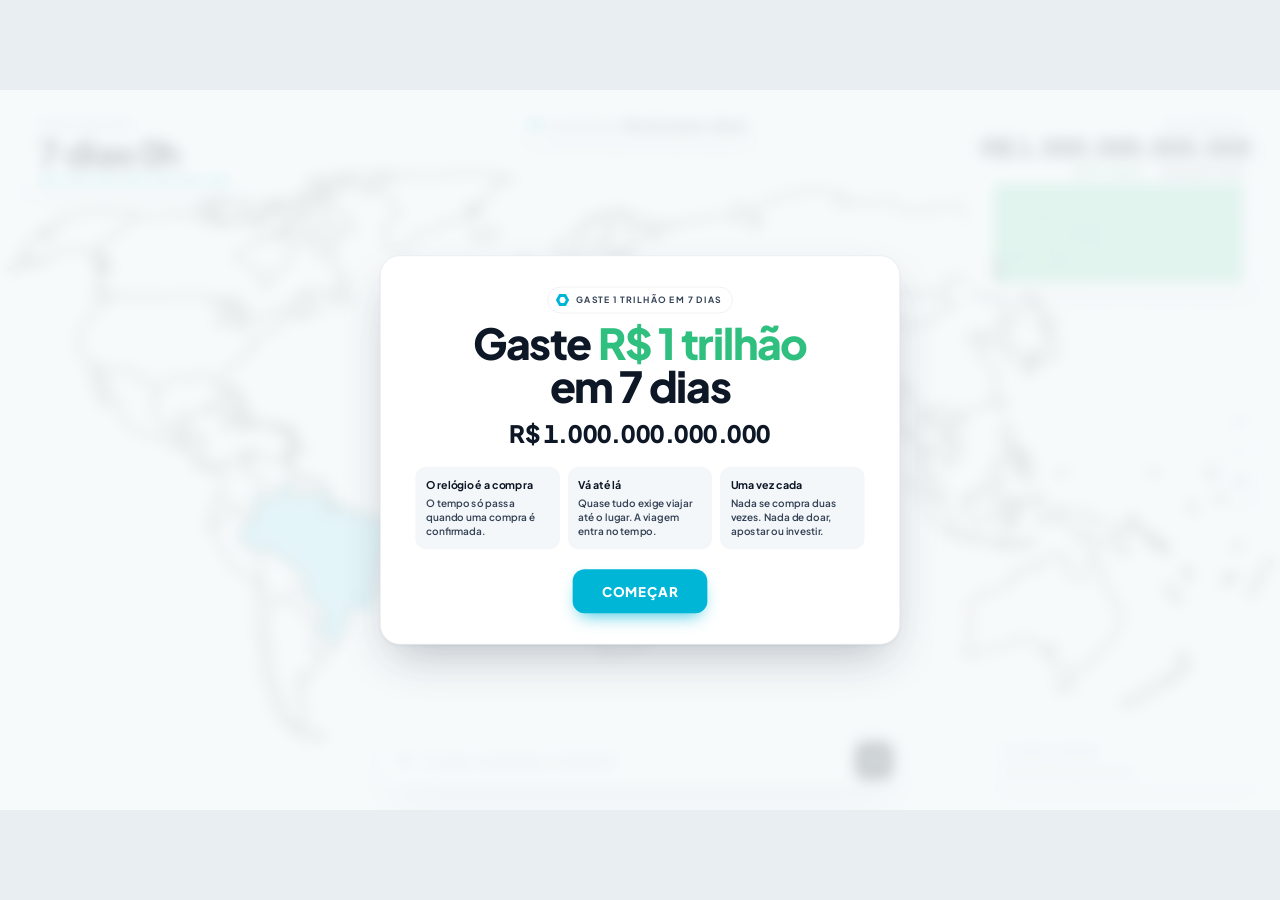
==== index.html @ 0e6b0abd "v1" ====
<!doctype html>
<html lang="pt-BR">
<head>
<meta charset="utf-8">
<meta name="viewport" content="width=device-width, initial-scale=1">
<title>Gaste 1 Trilhão</title>
<meta name="description" content="Você tem R$ 1 trilhão e 7 dias para gastar tudo.">
<link rel="preconnect" href="https://fonts.googleapis.com">
<link rel="preconnect" href="https://fonts.gstatic.com" crossorigin>
<link href="https://fonts.googleapis.com/css2?family=Plus+Jakarta+Sans:wght@400;500;600;700;800&display=swap" rel="stylesheet">
<link rel="stylesheet" href="style.css">
</head>
<body>
<div id="viewport">
  <div id="stage">

    <!-- ===== MAPA EM TELA CHEIA ===== -->
    <div id="mapWrap">
      <div id="mapInner">
        <img id="mapImg" src="mapa_mundi_em_branco.png" alt="" draggable="false">
        <canvas id="mapCanvas"></canvas>
        <svg id="mapSvg" viewBox="0 0 1793 877" preserveAspectRatio="none">
          <defs>
            <filter id="softShadow" x="-50%" y="-50%" width="200%" height="200%">
              <feDropShadow dx="0" dy="2" stdDeviation="2.5" flood-color="#0b3b4a" flood-opacity=".22"/>
            </filter>
          </defs>
          <g id="routeLayer"></g>
          <g id="dotsLayer"></g>
          <g id="markerLayer"></g>
          <g id="fxLayer"></g>
        </svg>
      </div>
    </div>
    <div id="mapTip"></div>

    <!-- ===== HUD FLUTUANTE ===== -->
    <section id="timeBox" class="hud">
      <div class="lbl">TEMPO RESTANTE</div>
      <div id="timeValue" class="time-val">7 dias 0h</div>
      <div id="dayPills" class="day-pills"></div>
      <div id="urgency" class="urgency"></div>
    </section>

    <div id="locChip" class="hud"><span class="pin"></span><span>Você está em <b id="locName">Rio de Janeiro, Brasil</b></span></div>
    <div id="banner"></div>

    <section id="moneyBox" class="hud">
      <div class="lbl">SEU DINHEIRO</div>
      <div id="moneyValue" class="money-val">R$ 1.000.000.000.000</div>
      <div class="money-sub"><span id="leftPct">100% restante</span><span class="dot">·</span><span id="spentValue">nada gasto ainda</span></div>
      <canvas id="pile" width="760" height="300"></canvas>
    </section>

    <div id="zoomCtl" class="hud">
      <button data-z="in" title="Aproximar">+</button>
      <button data-z="out" title="Afastar">−</button>
      <button data-z="reset" title="Visão mundial">↺</button>
    </div>

    <section id="historyBar" class="hud">
      <div class="hist-title">ÚLTIMAS COMPRAS</div>
      <div id="histChips"></div>
      <button id="histAll" class="link-btn" type="button">VER TODAS →</button>
    </section>

    <!-- ===== CAIXA DE TEXTO (centro, embaixo) ===== -->
    <form id="searchForm" autocomplete="off">
      <ul id="suggest"></ul>
      <div class="search-box">
        <svg class="search-ico" viewBox="0 0 24 24"><circle cx="11" cy="11" r="7"/><path d="m20 20-3.5-3.5"/></svg>
        <input id="searchInput" type="text" placeholder="O que você quer comprar?" spellcheck="false">
        <button id="searchBtn" type="submit" aria-label="Pesquisar">
          <svg viewBox="0 0 24 24"><path d="M5 12h14M13 6l6 6-6 6"/></svg>
        </button>
      </div>
    </form>

    <!-- ===== MINI TELA DE CONFIRMAÇÃO ===== -->
    <div id="modalBack" class="hidden"><div id="modal"></div></div>

    <!-- ===== MOMENTO DO DINHEIRO ===== -->
    <div id="moment" class="hidden">
      <div class="mo-card">
        <div class="mo-k" id="moK">VOCÊ GASTOU</div>
        <div class="mo-v" id="moV">R$ 0</div>
        <div class="mo-pile">
          <canvas id="bigPile" width="1400" height="560"></canvas>
          <div id="moLens" class="hidden">
            <div class="lens-head">ZOOM EM 1 QUADRADINHO</div>
            <div class="lens-sub">1 quadradinho = R$ 1 bilhão</div>
            <canvas id="lensCv" width="360" height="360"></canvas>
            <div id="lensCap" class="lens-cap"></div>
          </div>
        </div>
        <div class="mo-r" id="moR"></div>
        <div class="mo-next" id="moNext">clique para continuar ▸</div>
      </div>
    </div>

    <div id="overlay" class="hidden"></div>
    <canvas id="confetti"></canvas>
  </div>
</div>

<div id="adminDock" class="hidden"></div>

<script src="map-data.js"></script>
<script src="data.js"></script>
<script src="game.js"></script>
<script src="admin.js"></script>
</body>
</html>
---- style.css ----
:root{
  --ink:#0d1726;
  --ink-2:#334155;
  --muted:#7a8799;
  --line:#e6ebf0;
  --line-2:#d9e1e8;
  --soft:#f4f7f9;
  --accent:#00b6d6;
  --accent-ink:#0790ad;
  --accent-soft:#e3f7fb;
  --accent-soft-2:#c9f0f7;
  --money:#2fbf7f;
  --money-ink:#13945c;
  --danger:#e5484d;
  --danger-soft:#fdeeee;
  --warn:#f08c00;
  --warn-soft:#fff4e2;
  --ok:#12a66a;
  --ok-soft:#e5f7ef;
  --glass:rgba(255,255,255,.9);
  --shadow:0 1px 2px rgba(15,30,50,.05),0 12px 32px -10px rgba(15,30,50,.16);
  --shadow-lg:0 2px 4px rgba(15,30,50,.05),0 30px 70px -18px rgba(15,30,50,.28);
  --font:'Plus Jakarta Sans',ui-sans-serif,system-ui,-apple-system,'Segoe UI',Roboto,Arial,sans-serif;
}
*{box-sizing:border-box;margin:0;padding:0}
html,body{height:100%;background:#e9eef2;overflow:hidden}
body{font-family:var(--font);color:var(--ink);-webkit-font-smoothing:antialiased}
button,input,select{font-family:inherit}
.hidden{display:none!important}

#viewport{position:fixed;inset:0;overflow:hidden}
#stage{position:absolute;left:0;top:0;width:1920px;height:1080px;transform-origin:0 0;background:#fff;overflow:hidden}

.lbl{font-size:13px;font-weight:800;letter-spacing:.16em;color:var(--muted)}
.hud{position:absolute;z-index:10;background:var(--glass);backdrop-filter:blur(8px);-webkit-backdrop-filter:blur(8px);border:1px solid rgba(220,228,235,.9);box-shadow:var(--shadow);border-radius:20px}

/* ---------- mapa em tela cheia ---------- */
#mapWrap{position:absolute;inset:0;overflow:hidden;cursor:default}
#mapWrap.zoomed{cursor:grab}
#mapWrap.dragging{cursor:grabbing}
#mapInner{position:absolute;left:0;top:0;width:1920px;height:939px;transform-origin:0 0;will-change:transform}
#mapImg,#mapCanvas,#mapSvg{position:absolute;left:0;top:0;width:100%;height:100%;user-select:none;-webkit-user-drag:none}
#mapImg{opacity:.9}
#mapCanvas{mix-blend-mode:multiply;pointer-events:none}
#mapSvg{pointer-events:none;overflow:visible}

#mapTip{position:absolute;z-index:20;pointer-events:none;padding:14px 16px;border-radius:16px;background:#fff;border:1px solid var(--line);box-shadow:var(--shadow-lg);min-width:220px;max-width:380px;opacity:0;transition:opacity .12s}
#mapTip.on{opacity:1}
#mapTip .t{display:flex;align-items:center;gap:9px;font-size:19px;font-weight:800;color:var(--ink)}
#mapTip .sw{width:14px;height:14px;border-radius:5px;border:1px solid rgba(0,0,0,.08);flex:none}
#mapTip .s{font-size:14px;font-weight:700;color:var(--muted);margin-top:3px}
#mapTip ul{list-style:none;margin-top:10px;padding-top:10px;border-top:1px solid var(--line);display:flex;flex-direction:column;gap:6px}
#mapTip li{font-size:15px;font-weight:600;color:var(--ink-2);white-space:nowrap;overflow:hidden;text-overflow:ellipsis}
#mapTip li.own{text-decoration:line-through;color:#a6b1bd}
#mapTip li.blk{color:#b7505a;font-size:14px}
#mapTip .more{font-size:13px;color:var(--muted);font-weight:700}

/* marcadores (unidades do viewBox 1793x877) */
.m-ring{fill:none;stroke:var(--accent);stroke-width:3;transform-box:fill-box;transform-origin:center;animation:ring 2s ease-out infinite}
.m-core{fill:var(--accent);stroke:#fff;stroke-width:4;filter:url(#softShadow)}
.m-dest{fill:none;stroke:var(--ink);stroke-width:3;transform-box:fill-box;transform-origin:center;animation:ring 1.2s ease-out infinite}
@keyframes ring{0%{transform:scale(.6);opacity:.9}100%{transform:scale(2.6);opacity:0}}
.route{fill:none;stroke:var(--ink);stroke-width:3;stroke-dasharray:2 9;stroke-linecap:round;opacity:.55}
.route-done{fill:none;stroke:var(--accent);stroke-width:2.5;stroke-dasharray:1 8;stroke-linecap:round;opacity:.6}
.plane{fill:var(--ink);stroke:#fff;stroke-width:1.5}
.badge-bg{fill:#fff;stroke:var(--accent-ink);stroke-width:2.2;filter:url(#softShadow)}
.badge-ic{fill:none;stroke:var(--accent-ink);stroke-width:2;stroke-linecap:round;stroke-linejoin:round}
.pop{animation:pop .6s cubic-bezier(.3,1.6,.5,1) both;transform-box:fill-box;transform-origin:center}
@keyframes pop{0%{transform:scale(0)}100%{transform:scale(1)}}
.float-lbl{font:800 30px var(--font);fill:var(--danger);paint-order:stroke;stroke:#fff;stroke-width:7px;stroke-linejoin:round}
.trip-lbl{font:800 26px var(--font);fill:var(--ink);paint-order:stroke;stroke:#fff;stroke-width:7px;stroke-linejoin:round}

/* ---------- tempo ---------- */
#timeBox{left:32px;top:28px;padding:16px 24px 14px}
.time-val{font-size:54px;font-weight:800;letter-spacing:-.025em;line-height:1.08;margin-top:4px;font-variant-numeric:tabular-nums;white-space:nowrap;transition:color .4s;transform-origin:left center}
.time-val.bump{animation:bump .6s ease}
@keyframes bump{30%{transform:scale(1.06)}}
.day-pills{display:flex;gap:6px;margin-top:10px}
.day-pill{width:36px;height:6px;border-radius:6px;background:var(--accent);position:relative;overflow:hidden}
.day-pill i{position:absolute;inset:0;background:#e3e9ee;transform-origin:left;transform:scaleX(0);transition:transform 1.2s cubic-bezier(.2,.8,.2,1)}
.urgency{font-size:14px;font-weight:800;letter-spacing:.02em;margin-top:6px}
.urgency:empty{display:none}
#timeBox.warn .time-val{color:var(--warn)}
#timeBox.warn .day-pill{background:var(--warn)}
#timeBox.warn .urgency{color:var(--warn)}
#timeBox.danger .time-val{color:var(--danger);animation:pulseTxt 1.6s ease-in-out infinite}
#timeBox.danger .day-pill{background:var(--danger)}
#timeBox.danger .urgency{color:var(--danger)}
@keyframes pulseTxt{0%,100%{opacity:1}50%{opacity:.72}}

/* ---------- local + banner ---------- */
#locChip{left:50%;top:28px;transform:translateX(-50%);display:flex;align-items:center;gap:11px;padding:12px 20px 12px 15px;border-radius:999px;font-size:18px;color:var(--ink-2);white-space:nowrap}
#locChip b{color:var(--ink);font-weight:800}
.pin{width:13px;height:13px;border-radius:50%;background:var(--accent);box-shadow:0 0 0 4px var(--accent-soft-2);flex:none}
#banner{position:absolute;left:50%;top:100px;transform:translate(-50%,-8px);z-index:12;padding:16px 30px;border-radius:999px;background:var(--ink);color:#fff;font-size:30px;font-weight:800;letter-spacing:.03em;opacity:0;transition:opacity .35s,transform .35s;white-space:nowrap;pointer-events:none;box-shadow:var(--shadow-lg)}
#banner.on{opacity:1;transform:translate(-50%,0)}
#banner b{color:#7fe3f4}

/* ---------- dinheiro ---------- */
#moneyBox{right:32px;top:28px;width:440px;padding:16px 22px 14px;text-align:right}
.money-val{font-size:38px;font-weight:800;letter-spacing:-.02em;line-height:1.12;margin-top:4px;font-variant-numeric:tabular-nums;white-space:nowrap}
.money-sub{margin-top:3px;font-size:15px;font-weight:700;color:var(--ink-2);font-variant-numeric:tabular-nums}
.money-sub .dot{margin:0 8px;color:var(--line-2)}
#leftPct{color:var(--money-ink)}
#pile{display:block;width:380px;height:150px;margin:10px 0 0 auto}

/* ---------- zoom ---------- */
#zoomCtl{right:32px;top:50%;transform:translateY(-50%);display:flex;flex-direction:column;gap:4px;padding:6px;border-radius:16px}
#zoomCtl button{width:42px;height:42px;border-radius:11px;border:0;background:transparent;font-size:21px;font-weight:700;color:var(--ink-2);cursor:pointer}
#zoomCtl button:hover{background:var(--soft)}

/* ---------- histórico ---------- */
#historyBar{right:32px;bottom:32px;width:400px;padding:14px 16px 10px}
.hist-title{font-size:12px;font-weight:800;letter-spacing:.14em;color:var(--muted);margin-bottom:8px}
#histChips{display:flex;flex-direction:column;gap:6px}
#histChips .ch{display:flex;align-items:center;gap:9px;padding:8px 12px;border-radius:11px;background:var(--soft);font-size:15px;font-weight:700;color:var(--ink-2);animation:slideIn .5s cubic-bezier(.2,.8,.2,1) both}
#histChips .ch .nm{flex:1;overflow:hidden;text-overflow:ellipsis;white-space:nowrap}
#histChips .ch b{color:var(--ink);font-variant-numeric:tabular-nums;white-space:nowrap}
#histChips .ck{color:var(--ok);font-weight:900}
#histChips .empty{font-size:14px;color:var(--muted);font-weight:500;padding:4px 0 6px}
@keyframes slideIn{from{opacity:0;transform:translateX(10px)}to{opacity:1;transform:none}}
.link-btn{border:0;background:none;color:var(--accent-ink);font-weight:800;font-size:12px;letter-spacing:.08em;cursor:pointer;padding:8px 6px 4px;border-radius:9px}
.link-btn:hover{text-decoration:underline}

/* ---------- caixa de texto ---------- */
#searchForm{position:absolute;left:50%;bottom:36px;transform:translateX(-50%);width:780px;z-index:15}
.search-box{display:flex;align-items:center;height:76px;border:1.5px solid var(--line-2);border-radius:22px;background:#fff;padding:0 9px 0 24px;box-shadow:var(--shadow-lg);transition:border-color .15s,box-shadow .15s}
.search-box:focus-within{border-color:var(--accent);box-shadow:0 0 0 6px var(--accent-soft),var(--shadow-lg)}
.search-ico{width:26px;height:26px;fill:none;stroke:var(--muted);stroke-width:2.2;stroke-linecap:round;flex:none}
#searchInput{flex:1;border:0;outline:0;font-size:23px;font-weight:600;color:var(--ink);padding:0 16px;background:transparent;min-width:0}
#searchInput::placeholder{color:#9aa7b6;font-weight:600}
#searchBtn{width:58px;height:58px;border-radius:16px;border:0;background:var(--ink);display:grid;place-items:center;cursor:pointer;flex:none}
#searchBtn:hover{background:#1d2b40}
#searchBtn svg{width:26px;height:26px;fill:none;stroke:#fff;stroke-width:2.4;stroke-linecap:round;stroke-linejoin:round}
#suggest{list-style:none;position:absolute;left:0;right:0;bottom:88px;background:#fff;border:1px solid var(--line);border-radius:18px;box-shadow:var(--shadow-lg);padding:6px;display:none}
#suggest.on{display:block}
#suggest li{display:flex;align-items:center;gap:12px;padding:12px 14px;border-radius:12px;font-size:18px;font-weight:600;color:var(--ink-2);cursor:pointer}
#suggest li .ic{width:32px;height:32px;border-radius:10px;background:var(--soft);display:grid;place-items:center;flex:none}
#suggest li .ic svg{width:19px;height:19px}
#suggest li .where{margin-left:auto;font-size:14px;color:var(--muted);font-weight:700}
#suggest li.sel,#suggest li:hover{background:var(--accent-soft);color:var(--ink)}
.icon{fill:none;stroke:currentColor;stroke-width:1.9;stroke-linecap:round;stroke-linejoin:round}

/* ---------- mini tela de confirmação ---------- */
#modalBack{position:absolute;inset:0;z-index:30;display:flex;align-items:center;justify-content:center;padding-bottom:90px;background:rgba(236,241,245,.5);backdrop-filter:blur(3px);-webkit-backdrop-filter:blur(3px);animation:fade .3s ease both}
@keyframes fade{from{opacity:0}to{opacity:1}}
#modal{width:820px;max-height:860px;background:#fff;border-radius:30px;border:1px solid var(--line);box-shadow:var(--shadow-lg);padding:34px 38px 32px;animation:cardIn .45s cubic-bezier(.2,.8,.2,1) both;overflow:hidden}
@keyframes cardIn{from{opacity:0;transform:translateY(16px) scale(.97)}to{opacity:1;transform:none}}
.loading{display:flex;align-items:center;justify-content:center;gap:18px;padding:22px 0}
.loader{display:flex;gap:8px}
.loader i{width:13px;height:13px;border-radius:50%;background:var(--accent);animation:bounce .9s ease-in-out infinite}
.loader i:nth-child(2){animation-delay:.12s}.loader i:nth-child(3){animation-delay:.24s}
@keyframes bounce{0%,100%{transform:translateY(0);opacity:.35}50%{transform:translateY(-9px);opacity:1}}
.loading-txt{font-size:20px;font-weight:800;letter-spacing:.16em;color:var(--ink-2)}
.c-title{display:flex;align-items:center;gap:14px;font-size:28px;font-weight:800;letter-spacing:-.015em;line-height:1.15}
.c-ico{width:52px;height:52px;border-radius:15px;background:var(--accent-soft);color:var(--accent-ink);display:grid;place-items:center;flex:none}
.c-ico svg{width:28px;height:28px}
.big3{display:flex;align-items:flex-end;justify-content:space-between;gap:20px;margin-top:22px;padding:24px 26px;border-radius:22px;background:var(--soft)}
.big3 .price{font-size:58px;font-weight:800;letter-spacing:-.03em;line-height:1;white-space:nowrap}
.big3 .time{font-size:52px;font-weight:800;letter-spacing:-.025em;line-height:1;white-space:nowrap;text-align:right}
.big3 small{display:block;font-size:14px;font-weight:700;color:var(--muted);letter-spacing:0;margin-top:10px}
.where{margin-top:18px;display:flex;align-items:center;gap:12px;font-size:24px;font-weight:800}
.tag{font-size:12px;font-weight:800;letter-spacing:.08em;padding:5px 10px;border-radius:999px;background:var(--soft);color:var(--muted);border:1px solid var(--line)}
.tag.remote{background:var(--accent-soft);color:var(--accent-ink);border-color:transparent}
.tag.need{background:var(--ink);color:#fff;border-color:transparent}
.why{margin-top:12px;font-size:16px;font-weight:600;color:var(--ink-2);display:flex;gap:10px;align-items:flex-start;line-height:1.45}
.why svg{width:20px;height:20px;flex:none;margin-top:1px;color:var(--accent-ink)}
.dets{margin-top:12px;display:flex;flex-direction:column}
.det{display:flex;align-items:baseline;gap:8px;padding:5px 0;font-size:17px;color:var(--muted);font-weight:600}
.det i{flex:1;border-bottom:2px dotted var(--line-2);transform:translateY(-4px)}
.det b{color:var(--ink-2);font-weight:800}
.alert{margin-top:14px;padding:14px 18px;border-radius:16px;font-size:17px;font-weight:700;line-height:1.4;display:flex;gap:10px;align-items:flex-start}
.alert.danger{background:var(--danger-soft);color:#b42328}
.alert svg{width:22px;height:22px;flex:none;margin-top:1px}
.btns{display:flex;gap:12px;margin-top:22px}
.btn{height:66px;border-radius:18px;border:0;font-size:20px;font-weight:800;letter-spacing:.06em;cursor:pointer;transition:transform .1s,filter .15s,background .15s}
.btn:active{transform:scale(.98)}
.btn-buy{flex:1;background:var(--accent);color:#fff;box-shadow:0 12px 26px -10px rgba(0,182,214,.8)}
.btn-buy:hover{filter:brightness(1.05)}
.btn-buy:disabled{background:#cfd8e1;box-shadow:none;cursor:not-allowed}
.btn-ghost{padding:0 28px;background:#fff;color:var(--ink-2);border:1.5px solid var(--line-2)}
.btn-ghost:hover{background:var(--soft)}
.btn-dark{flex:1;background:var(--ink);color:#fff}
.flex-lbl{margin-top:16px;font-size:13px;font-weight:800;letter-spacing:.12em;color:var(--muted)}
.chips{display:grid;grid-template-columns:repeat(4,1fr);gap:8px;margin-top:8px}
.chip{height:52px;border-radius:14px;border:1.5px solid var(--line-2);background:#fff;font-size:18px;font-weight:800;color:var(--ink-2);cursor:pointer}
.chip.on{border-color:var(--accent);background:var(--accent-soft);color:var(--accent-ink)}
.custom{margin-top:8px;display:flex;align-items:center;gap:10px;height:54px;border:1.5px solid var(--line-2);border-radius:14px;padding:0 8px 0 16px}
.custom:focus-within{border-color:var(--accent)}
.custom span{font-weight:700;color:var(--muted);font-size:17px}
.custom input{flex:1;border:0;outline:0;font-size:19px;font-weight:700;min-width:0;font-variant-numeric:tabular-nums}
.custom .mini{height:38px;padding:0 14px;border-radius:10px;border:0;background:var(--ink);color:#fff;font-weight:700;font-size:14px;cursor:pointer;white-space:nowrap}
.is-flex .big3{padding:20px 24px}
.is-flex .big3 .price{font-size:50px}
.blocked .c-ico{background:var(--danger-soft);color:var(--danger)}
.notfound .c-ico,.owned .c-ico{background:var(--soft);color:var(--muted)}
.block-title{margin-top:20px;font-size:40px;font-weight:800;letter-spacing:-.015em;line-height:1.1;color:var(--danger)}
.owned .block-title{color:var(--ink)}
.block-msg{margin-top:12px;font-size:20px;line-height:1.5;color:var(--ink-2);font-weight:600}

/* ---------- momento do dinheiro (slide) ---------- */
#moment{position:absolute;inset:0;z-index:40;display:flex;align-items:center;justify-content:center;background:rgba(246,249,251,.86);backdrop-filter:blur(6px);-webkit-backdrop-filter:blur(6px);animation:fade .45s ease both;cursor:pointer}
#moment.out{animation:fadeOut .45s ease forwards}
@keyframes fadeOut{to{opacity:0}}
.mo-card{text-align:center;display:flex;flex-direction:column;align-items:center}
.mo-k{font-size:24px;font-weight:800;letter-spacing:.24em;color:var(--muted)}
.mo-v{font-size:104px;font-weight:800;letter-spacing:-.035em;line-height:1.05;margin-top:6px;font-variant-numeric:tabular-nums;white-space:nowrap;color:var(--ink)}
.mo-pile{position:relative;margin-top:30px}
#bigPile{display:block;width:700px;height:280px}
#moLens{position:absolute;left:calc(100% + 40px);top:50%;transform:translateY(-50%);width:270px;padding:16px 18px;background:#fff;border:1px solid var(--line);border-radius:22px;box-shadow:var(--shadow-lg);text-align:center;animation:lensIn .5s cubic-bezier(.3,1.4,.5,1) both}
@keyframes lensIn{from{opacity:0;transform:translateY(-50%) scale(.6)}to{opacity:1;transform:translateY(-50%)}}
.lens-head{font-size:13px;font-weight:800;letter-spacing:.14em}
.lens-sub{font-size:13px;font-weight:600;color:var(--muted);margin-top:2px}
#lensCv{width:190px;height:190px;margin:12px auto 8px;display:block}
.lens-cap{font-size:17px;font-weight:800;line-height:1.3}
.lens-cap small{display:block;font-size:13px;font-weight:600;color:var(--muted);margin-top:2px}
.mo-r{margin-top:30px;font-size:34px;font-weight:800;color:var(--money-ink);min-height:44px;opacity:0;transform:translateY(8px);transition:opacity .6s,transform .6s}
.mo-r.on{opacity:1;transform:none}
.mo-r span{color:var(--ink)}
.mo-next{margin-top:26px;font-size:15px;font-weight:700;color:#a3afbc;letter-spacing:.06em;opacity:0;transition:opacity .6s}
.mo-next.on{opacity:1;animation:nudge 1.6s ease-in-out infinite}
@keyframes nudge{50%{transform:translateX(4px)}}

/* ---------- overlay / modais grandes ---------- */
#overlay{position:absolute;inset:0;background:rgba(246,249,251,.82);backdrop-filter:blur(10px);display:flex;align-items:center;justify-content:center;z-index:50;animation:fade .35s ease both}
.modal{width:780px;background:#fff;border-radius:30px;border:1px solid var(--line);box-shadow:var(--shadow-lg);padding:46px 52px;text-align:center;animation:cardIn .5s cubic-bezier(.2,.8,.2,1) both}
.modal .kicker{font-size:15px;font-weight:800;letter-spacing:.2em;color:var(--accent-ink)}
.modal h1{font-size:64px;font-weight:800;letter-spacing:-.03em;line-height:1.02;margin-top:12px}
.modal h1.win-num{font-size:58px;white-space:nowrap;margin-top:16px}
.modal .win-sub{font-size:28px;font-weight:800;letter-spacing:.2em;color:var(--accent-ink);margin-top:6px}
.modal .big{font-size:36px;font-weight:800;margin-top:14px;font-variant-numeric:tabular-nums;letter-spacing:-.01em}
.modal p{font-size:19px;line-height:1.55;color:var(--ink-2);margin-top:14px;font-weight:500}
.modal .grid{display:grid;grid-template-columns:repeat(3,1fr);gap:12px;margin-top:28px;text-align:left}
.modal .grid div{padding:16px 18px;border-radius:16px;background:var(--soft)}
.modal .grid small{display:block;font-size:12px;font-weight:800;letter-spacing:.12em;color:var(--muted)}
.modal .grid b{display:block;font-size:22px;font-weight:800;margin-top:6px;font-variant-numeric:tabular-nums}
.modal .btn{margin-top:30px;padding:0 44px}
.modal.lose .kicker{color:var(--danger)}
.intro .brand{display:inline-flex;align-items:center;gap:10px;padding:9px 16px 9px 12px;border:1px solid var(--line);border-radius:999px;font-size:13px;letter-spacing:.14em;color:var(--ink-2);font-weight:700}
.intro .brand-hex{width:20px;height:20px;background:var(--accent);clip-path:polygon(25% 5%,75% 5%,100% 50%,75% 95%,25% 95%,0 50%);position:relative}
.intro .brand-hex::after{content:'';position:absolute;inset:5px;background:#fff;clip-path:inherit}
.intro h1 span{color:var(--money)}
.intro .rules{display:grid;grid-template-columns:repeat(3,1fr);gap:12px;margin-top:28px;text-align:left}
.intro .rules div{padding:16px;border-radius:16px;background:var(--soft);font-size:15px;line-height:1.45;color:var(--ink-2);font-weight:600}
.intro .rules b{display:block;color:var(--ink);font-size:16px;margin-bottom:4px}
.hist-modal{width:860px;text-align:left;padding:36px 40px;max-height:920px;display:flex;flex-direction:column}
.hist-modal h3{font-size:28px;font-weight:800}
.hist-modal ol{margin-top:18px;overflow:auto;display:flex;flex-direction:column;gap:8px;list-style:none;padding-right:6px}
.hist-modal li{display:grid;grid-template-columns:34px 1fr auto auto;gap:14px;align-items:center;padding:12px 14px;border-radius:12px;background:var(--soft);font-size:16px;font-weight:600}
.hist-modal li .n{color:var(--muted);font-weight:800}
.hist-modal li .p{font-weight:800;font-variant-numeric:tabular-nums}
.hist-modal li .t{color:var(--muted);font-size:14px;width:90px;text-align:right}
.hist-modal .btn{margin-top:20px;align-self:flex-end;padding:0 30px;height:52px}

#confetti{position:absolute;inset:0;width:1920px;height:1080px;pointer-events:none;z-index:60}
#adminDock{position:fixed;right:16px;top:16px;bottom:16px;width:440px;z-index:999;border-radius:18px;overflow:hidden;box-shadow:0 20px 60px rgba(0,0,0,.35)}
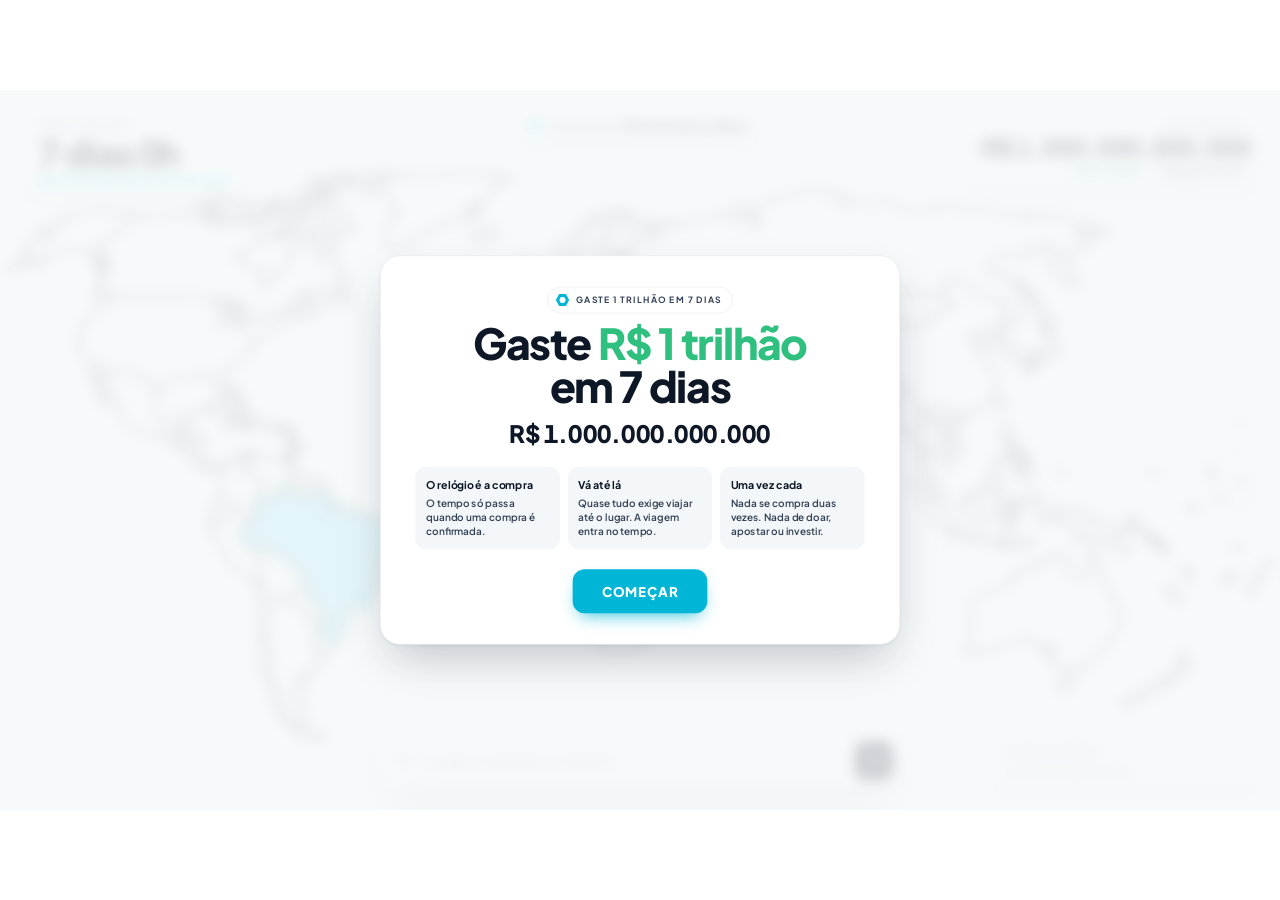
==== commit 9b21b706: "v3" ====
--- a/index.html
+++ b/index.html
@@ -49,7 +49,10 @@
       <div class="lbl">SEU DINHEIRO</div>
       <div id="moneyValue" class="money-val">R$ 1.000.000.000.000</div>
       <div class="money-sub"><span id="leftPct">100% restante</span><span class="dot">·</span><span id="spentValue">nada gasto ainda</span></div>
-      <canvas id="pile" width="760" height="300"></canvas>
+      <div id="pileWrap">
+        <canvas id="pile" width="760" height="420"></canvas>
+        <div class="pile-cap">R$ 1 trilhão em notas de R$ 100 = um cubo de 22 m.<br>Cada bloco = R$ 1 bilhão. Você tem 1,75 m.</div>
+      </div>
     </section>
 
     <div id="zoomCtl" class="hud">
@@ -84,20 +87,26 @@
       <div class="mo-card">
         <div class="mo-k" id="moK">VOCÊ GASTOU</div>
         <div class="mo-v" id="moV">R$ 0</div>
-        <div class="mo-pile">
-          <canvas id="bigPile" width="1400" height="560"></canvas>
+        <div class="mo-row">
+          <div id="moArt"></div>
+          <div class="mo-pile">
+          <canvas id="bigPile" width="1520" height="1120"></canvas>
+          </div>
           <div id="moLens" class="hidden">
-            <div class="lens-head">ZOOM EM 1 QUADRADINHO</div>
-            <div class="lens-sub">1 quadradinho = R$ 1 bilhão</div>
+            <div class="lens-head">ZOOM EM 1 BLOCO</div>
+            <div class="lens-sub">1 bloco = R$ 1 bilhão · 2,2 m de altura</div>
             <canvas id="lensCv" width="360" height="360"></canvas>
             <div id="lensCap" class="lens-cap"></div>
           </div>
         </div>
         <div class="mo-r" id="moR"></div>
+        <div class="mo-cmp" id="moCmp"></div>
         <div class="mo-next" id="moNext">clique para continuar ▸</div>
       </div>
     </div>
 
+    <div id="vignette"></div>
+    <div id="milestone" class="hidden"><div class="ms-band"><div class="ms-k">MARCO</div><div class="ms-t" id="msT"></div><div class="ms-s" id="msS"></div><div class="ms-bar"><i id="msBar"></i></div></div></div>
     <div id="overlay" class="hidden"></div>
     <canvas id="confetti"></canvas>
   </div>
@@ -107,6 +116,8 @@
 
 <script src="map-data.js"></script>
 <script src="data.js"></script>
+<script src="art.js"></script>
+<script src="cube.js"></script>
 <script src="game.js"></script>
 <script src="admin.js"></script>
 </body>
--- a/style.css
+++ b/style.css
@@ -23,7 +23,7 @@
   --font:'Plus Jakarta Sans',ui-sans-serif,system-ui,-apple-system,'Segoe UI',Roboto,Arial,sans-serif;
 }
 *{box-sizing:border-box;margin:0;padding:0}
-html,body{height:100%;background:#e9eef2;overflow:hidden}
+html,body{height:100%;background:#fff;overflow:hidden}
 body{font-family:var(--font);color:var(--ink);-webkit-font-smoothing:antialiased}
 button,input,select{font-family:inherit}
 .hidden{display:none!important}
@@ -102,7 +102,7 @@
 .money-sub{margin-top:3px;font-size:15px;font-weight:700;color:var(--ink-2);font-variant-numeric:tabular-nums}
 .money-sub .dot{margin:0 8px;color:var(--line-2)}
 #leftPct{color:var(--money-ink)}
-#pile{display:block;width:380px;height:150px;margin:10px 0 0 auto}
+
 
 /* ---------- zoom ---------- */
 #zoomCtl{right:32px;top:50%;transform:translateY(-50%);display:flex;flex-direction:column;gap:4px;padding:6px;border-radius:16px}
@@ -205,10 +205,10 @@
 .mo-card{text-align:center;display:flex;flex-direction:column;align-items:center}
 .mo-k{font-size:24px;font-weight:800;letter-spacing:.24em;color:var(--muted)}
 .mo-v{font-size:104px;font-weight:800;letter-spacing:-.035em;line-height:1.05;margin-top:6px;font-variant-numeric:tabular-nums;white-space:nowrap;color:var(--ink)}
-.mo-pile{position:relative;margin-top:30px}
-#bigPile{display:block;width:700px;height:280px}
-#moLens{position:absolute;left:calc(100% + 40px);top:50%;transform:translateY(-50%);width:270px;padding:16px 18px;background:#fff;border:1px solid var(--line);border-radius:22px;box-shadow:var(--shadow-lg);text-align:center;animation:lensIn .5s cubic-bezier(.3,1.4,.5,1) both}
-@keyframes lensIn{from{opacity:0;transform:translateY(-50%) scale(.6)}to{opacity:1;transform:translateY(-50%)}}
+.mo-pile{position:relative}
+
+#moLens{width:270px;flex:none;padding:16px 18px;background:#fff;border:1px solid var(--line);border-radius:22px;box-shadow:var(--shadow-lg);text-align:center;animation:lensIn .5s cubic-bezier(.3,1.4,.5,1) both}
+@keyframes lensIn{from{opacity:0;transform:scale(.6)}to{opacity:1;transform:none}}
 .lens-head{font-size:13px;font-weight:800;letter-spacing:.14em}
 .lens-sub{font-size:13px;font-weight:600;color:var(--muted);margin-top:2px}
 #lensCv{width:190px;height:190px;margin:12px auto 8px;display:block}
@@ -254,3 +254,85 @@
 
 #confetti{position:absolute;inset:0;width:1920px;height:1080px;pointer-events:none;z-index:60}
 #adminDock{position:fixed;right:16px;top:16px;bottom:16px;width:440px;z-index:999;border-radius:18px;overflow:hidden;box-shadow:0 20px 60px rgba(0,0,0,.35)}
+
+/* ================= v2 ================= */
+#moneyBox{cursor:pointer;transition:box-shadow .3s}
+#pileWrap{max-height:0;overflow:hidden;opacity:0;transition:max-height .8s cubic-bezier(.2,.8,.2,1),opacity .6s,margin .6s;margin-top:0}
+#pileWrap.open{max-height:300px;opacity:1;margin-top:10px}
+#pile{display:block;width:380px;height:210px;margin-left:auto}
+.pile-cap{font-size:12.5px;line-height:1.45;color:var(--muted);font-weight:600;margin-top:4px}
+
+.mo-row{display:flex;align-items:center;justify-content:center;gap:34px;margin-top:22px}
+#bigPile{display:block;width:760px;height:560px}
+#moArt{width:300px;flex:none;text-align:left}
+#moArt .art{width:300px;height:188px;border-radius:22px;overflow:hidden;border:1px solid var(--line);box-shadow:var(--shadow-lg);background:#fff;animation:cardIn .6s cubic-bezier(.2,.8,.2,1) both}
+#moArt .art svg{width:100%;height:100%;display:block}
+#moArt .nm{margin-top:14px;font-size:22px;font-weight:800;line-height:1.2}
+#moArt .pl{margin-top:6px;font-size:15px;font-weight:700;color:var(--muted)}
+.mo-v{font-size:96px}
+.mo-r{margin-top:8px}
+.mo-cmp{margin-top:12px;font-size:21px;font-weight:700;color:var(--ink-2);max-width:900px;line-height:1.4;opacity:0;transform:translateY(8px);transition:opacity .7s,transform .7s;min-height:30px}
+.mo-cmp.on{opacity:1;transform:none}
+.mo-cmp b{color:var(--accent-ink)}
+.mo-next{margin-top:18px}
+
+.c-art{height:170px;border-radius:20px;overflow:hidden;border:1px solid var(--line);margin-bottom:18px}
+.c-art svg{width:100%;height:100%;display:block}
+.is-flex .c-art{height:118px}
+
+/* reta final: sutil */
+#vignette{position:absolute;inset:0;pointer-events:none;z-index:9;opacity:0;transition:opacity 2s;box-shadow:inset 0 0 180px rgba(229,72,77,.16)}
+#vignette.on{opacity:1;animation:vig 3.2s ease-in-out infinite}
+@keyframes vig{50%{opacity:.55}}
+#timeBox.danger{border-color:rgba(229,72,77,.35);box-shadow:0 0 0 4px rgba(229,72,77,.08),var(--shadow)}
+
+/* marcos */
+#milestone{position:absolute;inset:0;z-index:45;display:flex;align-items:center;cursor:pointer;background:rgba(246,249,251,.55);backdrop-filter:blur(2px);animation:fade .4s ease both}
+#milestone.out{animation:fadeOut .5s ease forwards}
+.ms-band{width:100%;padding:44px 0 40px;background:var(--ink);color:#fff;text-align:center;animation:band .7s cubic-bezier(.2,.9,.2,1) both;box-shadow:0 30px 80px -20px rgba(13,23,38,.5)}
+@keyframes band{from{transform:scaleY(0)}to{transform:none}}
+.ms-k{font-size:16px;font-weight:800;letter-spacing:.3em;color:#7fe3f4;animation:cardIn .6s .2s both}
+.ms-t{font-size:92px;font-weight:800;letter-spacing:-.02em;line-height:1.05;margin-top:8px;animation:msIn .8s .25s cubic-bezier(.2,.9,.2,1) both}
+@keyframes msIn{from{opacity:0;transform:translateX(-80px)}to{opacity:1;transform:none}}
+.ms-s{font-size:26px;font-weight:600;color:#c7d3df;margin-top:10px;animation:cardIn .6s .5s both}
+.ms-bar{width:900px;height:14px;border-radius:14px;background:rgba(255,255,255,.12);margin:26px auto 0;overflow:hidden}
+.ms-bar i{display:block;height:100%;width:0;border-radius:14px;background:linear-gradient(90deg,#4fd699,#00b6d6);transition:width 1.6s .5s cubic-bezier(.2,.8,.2,1)}
+
+/* tela final com recibo */
+.final{width:1500px;display:grid;grid-template-columns:1fr 560px;gap:34px;background:#fff;border-radius:32px;border:1px solid var(--line);box-shadow:var(--shadow-lg);padding:44px 48px;animation:cardIn .6s cubic-bezier(.2,.8,.2,1) both;text-align:left}
+.final .kicker{font-size:16px;font-weight:800;letter-spacing:.22em;color:var(--accent-ink)}
+.final.lose .kicker{color:var(--danger)}
+.final h1{font-size:62px;font-weight:800;letter-spacing:-.03em;line-height:1.03;margin-top:10px;white-space:nowrap}
+.final .sub{font-size:22px;font-weight:600;color:var(--ink-2);margin-top:10px}
+.final .grid{display:grid;grid-template-columns:repeat(3,1fr);gap:10px;margin-top:22px}
+.final .grid div{padding:14px 16px;border-radius:16px;background:var(--soft)}
+.final .grid small{display:block;font-size:11px;font-weight:800;letter-spacing:.12em;color:var(--muted)}
+.final .grid b{display:block;font-size:21px;font-weight:800;margin-top:4px;font-variant-numeric:tabular-nums}
+.final canvas{display:block;width:620px;height:360px;margin:6px auto 0}
+.receipt{background:#fffdf7;border:1px solid #efe6d2;border-radius:6px 6px 18px 18px;padding:26px 28px 22px;font-variant-numeric:tabular-nums;box-shadow:0 20px 40px -24px rgba(13,23,38,.35);max-height:820px;display:flex;flex-direction:column;position:relative}
+.receipt::before{content:'';position:absolute;left:0;right:0;top:-8px;height:8px;background:radial-gradient(circle at 6px 8px,transparent 6px,#fffdf7 6.5px) 0 0/14px 8px repeat-x}
+.receipt h3{text-align:center;font-size:20px;font-weight:800;letter-spacing:.2em}
+.receipt .rd{text-align:center;font-size:13px;color:var(--muted);font-weight:600;margin-top:4px;padding-bottom:12px;border-bottom:2px dashed #e6dcc6}
+.receipt ol{list-style:none;overflow:hidden;margin-top:10px;display:flex;flex-direction:column;gap:3px;flex:1;min-height:0}
+.receipt li{display:flex;gap:8px;align-items:baseline;font-size:15px;font-weight:600;color:var(--ink-2);opacity:0;animation:printIn .35s ease forwards}
+.receipt li .n{flex:1;white-space:nowrap;overflow:hidden;text-overflow:ellipsis}
+.receipt li .d{flex:none;width:30px;border-bottom:2px dotted #d9cfb8;transform:translateY(-4px)}
+.receipt li b{color:var(--ink);font-weight:800}
+@keyframes printIn{from{opacity:0;transform:translateY(-4px)}to{opacity:1;transform:none}}
+.receipt .tot{display:flex;justify-content:space-between;align-items:baseline;border-top:2px dashed #e6dcc6;margin-top:12px;padding-top:12px;font-size:22px;font-weight:800}
+.receipt .tot.left{font-size:16px;color:var(--danger);border-top:0;margin-top:0;padding-top:4px}
+.c-art{position:relative}
+.c-art.dim svg{filter:grayscale(.6);opacity:.7}
+.own-stamp{position:absolute;right:18px;top:50%;transform:translateY(-50%) rotate(-8deg);border:4px solid var(--ink);color:var(--ink);font-weight:800;font-size:26px;letter-spacing:.12em;padding:6px 16px;border-radius:10px;background:rgba(255,255,255,.85)}
+.final .f-left{display:flex;flex-direction:column;min-width:0}
+.final.lose h1{color:var(--ink)}
+.receipt.dense li{font-size:13px;gap:6px}
+.receipt.dense ol{gap:1px}
+#banner b{white-space:nowrap}
+.ms-s b{display:block;margin-top:8px;font-size:22px;color:#7fe3f4;font-weight:800;letter-spacing:.02em}
+.c-art{height:176px;background:linear-gradient(135deg,#f3f7fa,#eaf2f6);display:flex;justify-content:center}
+.c-art svg{width:282px;height:100%}
+.is-flex .c-art{height:120px}
+.is-flex .c-art svg{width:192px}
+.c-art{background:none;border:0;border-radius:0;overflow:visible}
+.c-art svg{border-radius:18px;border:1px solid var(--line);box-shadow:0 10px 24px -14px rgba(13,23,38,.35)}
